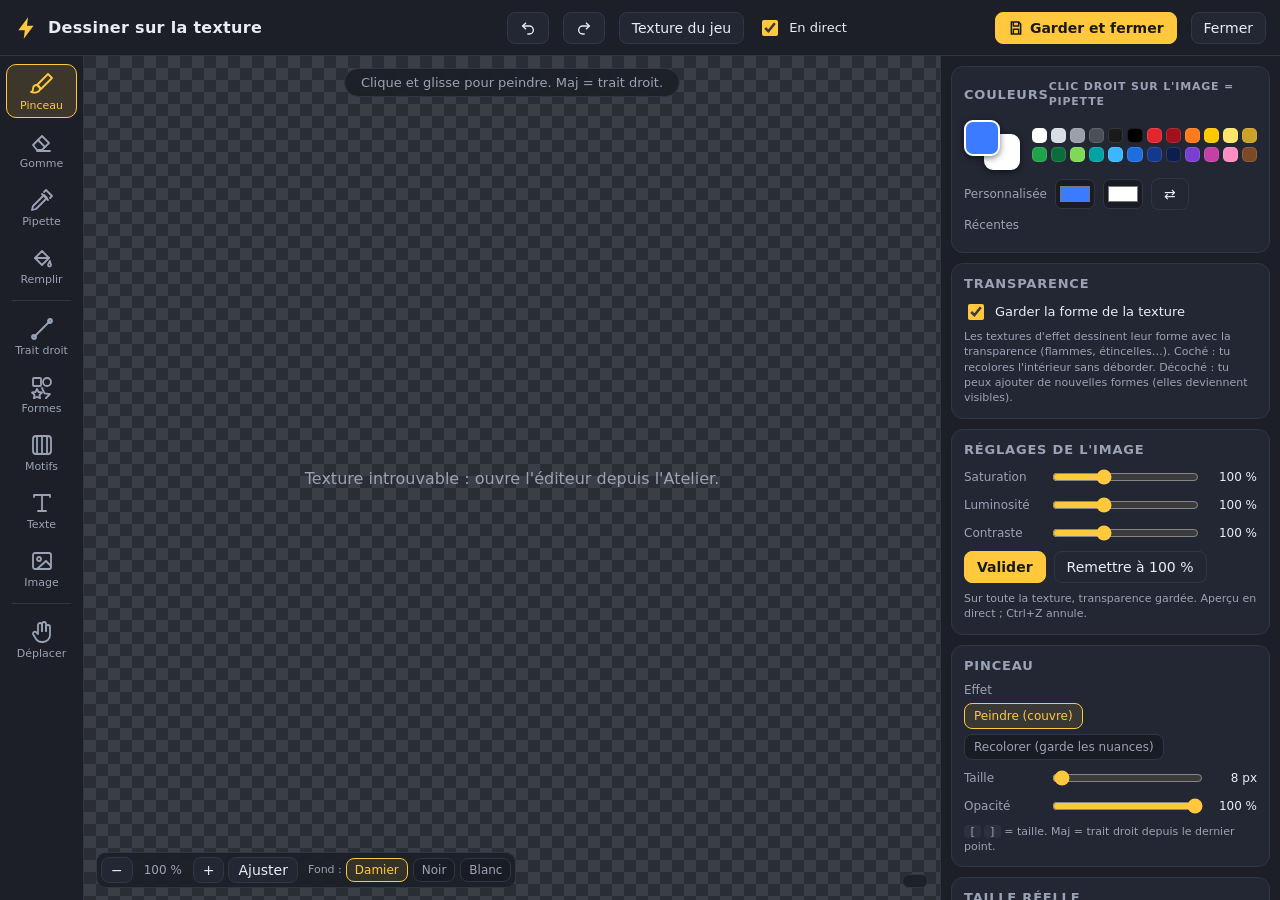
==== AtelierCouleurs/web/editeur.html @ 37c3dc5b "Atelier Inazuma : premier partage Outil de modding pour Inazuma Eleven : Victory Road (PC) : recolor" ====
<!DOCTYPE html>
<html lang="fr">
<head>
<meta charset="utf-8">
<title>Dessiner — Atelier Couleurs</title>
<style>
:root {
  --fond: #14161c; --panneau: #1c1f27; --carte: #232733; --bord: #313646; --texte: #e9ecf3; --doux: #9aa3b5;
  --accent: #ffc83d; --accent2: #3d8bff; --ok: #4fd18b; --danger: #ff6b6b;
}
* { box-sizing: border-box; }
html, body { margin: 0; height: 100%; background: var(--fond); color: var(--texte); font: 14px "Segoe UI", system-ui, sans-serif; overflow: hidden; user-select: none; }
button { font: inherit; color: inherit; }
header { height: 56px; display: flex; align-items: center; gap: 14px; padding: 0 14px; background: var(--panneau); border-bottom: 1px solid var(--bord); }
.logo { display: flex; align-items: center; gap: 8px; font-weight: 700; font-size: 16px; letter-spacing: .3px; white-space: nowrap; }
.logo svg { width: 26px; height: 26px; }
#nom { color: var(--doux); font-size: 13px; max-width: 220px; overflow: hidden; text-overflow: ellipsis; white-space: nowrap; }
#onglets { display: flex; gap: 4px; margin-left: 8px; flex-wrap: nowrap; overflow-x: auto; }
.onglet { background: transparent; border: 1px solid var(--bord); border-radius: 18px; padding: 6px 12px; cursor: pointer; color: var(--doux); white-space: nowrap; }
.onglet:hover { color: var(--texte); border-color: #4a5168; }
.onglet.actif { background: var(--accent); color: #1a1a1a; border-color: var(--accent); font-weight: 600; }
.espace { flex: 1; }
.bt { background: var(--carte); border: 1px solid var(--bord); border-radius: 8px; padding: 7px 12px; cursor: pointer; display: inline-flex; align-items: center; gap: 6px; }
.bt:hover { border-color: #4f5770; background: #2a2f3d; }
.bt:disabled { opacity: .4; cursor: default; }
.bt.principal { background: var(--accent); color: #1a1a1a; border-color: var(--accent); font-weight: 700; }
.bt.principal:hover { filter: brightness(1.08); }
.bt svg { width: 16px; height: 16px; }
#etat { font-size: 12px; color: var(--doux); min-width: 120px; text-align: right; }
#etat.ok { color: var(--ok); } #etat.err { color: var(--danger); }
main { display: grid; grid-template-columns: 84px 1fr 380px; height: calc(100% - 56px); }
/* outils */
#outils { background: var(--panneau); border-right: 1px solid var(--bord); padding: 8px 6px; display: flex; flex-direction: column; gap: 4px; overflow-y: auto; }
.outil { background: transparent; border: 1px solid transparent; border-radius: 10px; padding: 7px 2px 5px; cursor: pointer; display: flex; flex-direction: column; align-items: center; gap: 3px; color: var(--doux); font-size: 11px; }
.outil svg { width: 24px; height: 24px; }
.outil:hover { background: var(--carte); color: var(--texte); }
.outil.actif { background: rgba(255, 200, 61, .14); border-color: var(--accent); color: var(--accent); }
.sep { height: 1px; background: var(--bord); margin: 4px 6px; }
/* scène */
#scene { position: relative; overflow: hidden; background: #0f1116; background-image: linear-gradient(45deg, #171a21 25%, transparent 25%), linear-gradient(-45deg, #171a21 25%, transparent 25%), linear-gradient(45deg, transparent 75%, #171a21 75%), linear-gradient(-45deg, transparent 75%, #171a21 75%); background-size: 24px 24px; background-position: 0 0, 0 12px, 12px -12px, -12px 0; }
#monde { position: absolute; left: 0; top: 0; transform-origin: 0 0; box-shadow: 0 10px 40px rgba(0, 0, 0, .6); }
#monde canvas { position: absolute; left: 0; top: 0; }
#monde.pixel canvas { image-rendering: pixelated; }
#c_trait { pointer-events: none; }
#c_calque, #c_guide { pointer-events: none; }
#zoombar { position: absolute; left: 12px; bottom: 12px; display: flex; gap: 4px; align-items: center; background: rgba(28, 31, 39, .92); border: 1px solid var(--bord); border-radius: 10px; padding: 4px; }
#zoombar .bt { padding: 4px 9px; }
#zoomtxt { min-width: 52px; text-align: center; font-size: 12px; color: var(--doux); }
#survol { position: absolute; right: 12px; bottom: 12px; background: rgba(28, 31, 39, .92); border: 1px solid var(--bord); border-radius: 10px; padding: 6px 12px; font-size: 13px; }
#survol b { color: var(--accent); }
#aideOutil { position: absolute; left: 50%; top: 12px; transform: translateX(-50%); background: rgba(28, 31, 39, .92); border: 1px solid var(--bord); border-radius: 18px; padding: 6px 16px; font-size: 13px; color: var(--doux); white-space: nowrap; }
#chargement { position: absolute; inset: 0; display: flex; align-items: center; justify-content: center; font-size: 16px; color: var(--doux); }
/* panneau de droite */
#cote { background: var(--panneau); border-left: 1px solid var(--bord); overflow-y: auto; padding: 10px; display: flex; flex-direction: column; gap: 10px; }
.carte { background: var(--carte); border: 1px solid var(--bord); border-radius: 12px; padding: 12px; flex: none; }
@media (max-width: 1250px) {
  main { grid-template-columns: 76px 1fr 320px; }
  #vue3d { height: 280px !important; }
  #nom, .logo span { display: none; }
  #b_origine { display: none; }
}
@media (max-width: 900px) { main { grid-template-columns: 70px 1fr 280px; } .onglet { padding: 5px 8px; font-size: 12px; } }
.carte h3 { margin: 0 0 10px; font-size: 13px; text-transform: uppercase; letter-spacing: .8px; color: var(--doux); display: flex; align-items: center; justify-content: space-between; }
#vue3d { position: relative; height: 330px; padding: 0; overflow: hidden; background: radial-gradient(ellipse at 50% 40%, #2b3142 0%, #171a22 75%); }
#c3d { width: 100%; height: 100%; display: block; cursor: grab; }
#vue3d .barre { position: absolute; left: 8px; right: 8px; bottom: 8px; display: flex; gap: 4px; flex-wrap: wrap; }
#vue3d .barre .bt { padding: 4px 8px; font-size: 12px; background: rgba(35, 39, 51, .9); }
#vue3d .barre .bt.actif { border-color: var(--accent); color: var(--accent); }
#vue3d.grand { position: fixed; inset: 56px 0 0 0; z-index: 50; height: auto !important; border-radius: 0; }
#vue3d .titre3d { position: absolute; left: 10px; top: 8px; font-size: 11px; color: var(--doux); text-transform: uppercase; letter-spacing: .8px; }
.ligne { display: flex; align-items: center; gap: 8px; margin: 8px 0; }
.ligne label, .lib { color: var(--doux); font-size: 12px; min-width: 78px; }
input[type=range] { flex: 1; accent-color: var(--accent); }
.val { min-width: 44px; text-align: right; font-size: 12px; color: var(--texte); }
select, input[type=text], input[type=number] { background: #191c24; color: var(--texte); border: 1px solid var(--bord); border-radius: 7px; padding: 6px 8px; font: inherit; flex: 1; min-width: 0; }
.choix { display: flex; flex-wrap: wrap; gap: 5px; }
.puce { background: #191c24; border: 1px solid var(--bord); border-radius: 8px; padding: 5px 9px; cursor: pointer; font-size: 12px; color: var(--doux); }
.puce:hover { color: var(--texte); }
.puce.actif { border-color: var(--accent); color: var(--accent); background: rgba(255, 200, 61, .1); }
.galerie { display: grid; grid-template-columns: repeat(4, 1fr); gap: 6px; }
.vignette { background: #191c24; border: 2px solid var(--bord); border-radius: 9px; padding: 4px; cursor: pointer; display: flex; flex-direction: column; align-items: center; gap: 3px; font-size: 10px; color: var(--doux); }
.vignette canvas { width: 100%; aspect-ratio: 1; border-radius: 5px; display: block; }
.vignette:hover { border-color: #4f5770; }
.vignette.actif { border-color: var(--accent); color: var(--accent); }
/* couleurs */
.couleurs { display: flex; align-items: center; gap: 10px; }
.duo { position: relative; width: 58px; height: 50px; flex: none; }
.pastille { position: absolute; width: 36px; height: 36px; border-radius: 9px; border: 2px solid #fff; box-shadow: 0 2px 6px rgba(0, 0, 0, .5); cursor: pointer; }
#p1 { left: 0; top: 0; z-index: 2; } #p2 { left: 20px; top: 14px; z-index: 1; }
.palette { display: grid; grid-template-columns: repeat(12, 1fr); gap: 4px; flex: 1; }
.palette div { aspect-ratio: 1; border-radius: 5px; cursor: pointer; border: 1px solid rgba(255, 255, 255, .12); }
.palette div:hover { transform: scale(1.15); }
.petit { font-size: 11px; color: var(--doux); line-height: 1.4; }
.case { display: flex; align-items: center; gap: 8px; cursor: pointer; margin: 6px 0; font-size: 13px; }
.case input { accent-color: var(--accent); width: 16px; height: 16px; }
input[type=color] { width: 40px; height: 30px; border: 1px solid var(--bord); border-radius: 7px; background: #191c24; padding: 2px; cursor: pointer; }
.cache { display: none !important; }
kbd { background: #2c3140; border-radius: 4px; padding: 0 5px; font-size: 11px; color: var(--doux); }

/* (15/11/2026) éditeur de textures d'effet */
main { grid-template-columns: 84px 1fr 340px; }
#scene { background-color: #2a2d34; background-image: linear-gradient(45deg, #3a3e47 25%, transparent 25%), linear-gradient(-45deg, #3a3e47 25%, transparent 25%), linear-gradient(45deg, transparent 75%, #3a3e47 75%), linear-gradient(-45deg, transparent 75%, #3a3e47 75%); }
#fond_choix .puce { padding: 4px 8px; }
#apercu { width: 100%; image-rendering: pixelated; border-radius: 8px; display: block; }
/* (15/11/2026) dans le panneau de droite de l'Atelier (la vue 3D reste visible) */
body.panneau header { height: 46px; gap: 8px; padding: 0 8px; }
body.panneau .logo span, body.panneau #nom { display: none; }
body.panneau .bt { padding: 5px 8px; }
body.panneau #etat { min-width: 0; max-width: 140px; overflow: hidden; white-space: nowrap; text-overflow: ellipsis; }
body.panneau main { grid-template-columns: 58px 1fr 250px; height: calc(100% - 46px); }
body.panneau .outil { font-size: 9px; padding: 5px 1px 4px; }
body.panneau .outil svg { width: 20px; height: 20px; }
body.panneau #cote { padding: 6px; gap: 6px; }
body.panneau .carte { padding: 9px; }
body.panneau .palette { grid-template-columns: repeat(8, 1fr); }
body.panneau #aideOutil { white-space: normal; max-width: 90%; text-align: center; font-size: 12px; }
body.panneau #zoombar { flex-wrap: wrap; max-width: calc(100% - 24px); }
body.panneau #survol { display: none; }
.regl .val { min-width: 48px; }
</style>
<script src="/web/i18n_en.js"></script>
<script src="/web/i18n.js"></script>
</head>
<body>
<header>
  <div class="logo"><svg viewBox="0 0 24 24"><path d="M13 2 4 14h6l-1 8 9-12h-6z" fill="#ffc83d"/></svg><span>Dessiner sur la texture</span></div>
  <div id="nom"></div>
  <div class="espace"></div>
  <button class="bt" id="b_annuler" title="Annuler (Ctrl+Z)"><svg viewBox="0 0 24 24" fill="none" stroke="currentColor" stroke-width="2"><path d="M9 14 4 9l5-5"/><path d="M4 9h10a6 6 0 0 1 0 12h-3"/></svg></button>
  <button class="bt" id="b_retablir" title="Rétablir (Ctrl+Y)"><svg viewBox="0 0 24 24" fill="none" stroke="currentColor" stroke-width="2"><path d="m15 14 5-5-5-5"/><path d="M20 9H10a6 6 0 0 0 0 12h3"/></svg></button>
  <button class="bt" id="b_origine" title="Revenir à la texture du jeu">Texture du jeu</button>
  <label class="case" title="Chaque trait est envoyé tout de suite à l'aperçu et au lecteur natif"><input type="checkbox" id="direct" checked> En direct</label>
  <span id="etat"></span>
  <button class="bt principal" id="b_enreg" title="Garder ce dessin et fermer (Ctrl+S)"><svg viewBox="0 0 24 24" fill="none" stroke="currentColor" stroke-width="2.2"><path d="M5 3h11l3 3v15H5z"/><path d="M8 3v6h8V3M8 21v-7h8v7"/></svg>Garder et fermer</button>
  <button class="bt" id="b_fermer" title="Fermer (Échap)">Fermer</button>
</header>
<main>
  <nav id="outils"></nav>
  <section id="scene">
    <div id="monde">
      <canvas id="c_img"></canvas><canvas id="c_trait"></canvas><canvas id="c_guide"></canvas><canvas id="c_calque"></canvas>
    </div>
    <div id="aideOutil"></div>
    <div id="zoombar">
      <button class="bt" id="z_moins">−</button><span id="zoomtxt">100 %</span><button class="bt" id="z_plus">+</button>
      <button class="bt" id="z_ajuster">Ajuster</button>
      <span class="petit" style="margin-left:6px">Fond :</span><div class="choix" id="fond_choix"></div>
    </div>
    <div id="survol"></div>
    <div id="chargement">Chargement…</div>
  </section>
  <aside id="cote">
    <div class="carte">
      <h3>Couleurs <span class="petit">clic droit sur l'image = pipette</span></h3>
      <div class="couleurs">
        <div class="duo"><div class="pastille" id="p1" title="Couleur principale"></div><div class="pastille" id="p2" title="2e couleur (contours, motifs à 2 couleurs)"></div></div>
        <div class="palette" id="palette"></div>
      </div>
      <div class="ligne"><span class="lib">Personnalisée</span><input type="color" id="perso1"><input type="color" id="perso2"><button class="bt" id="b_echange" title="Échanger les 2 couleurs (X)">⇄</button></div>
      <div class="ligne"><span class="lib">Récentes</span><div class="palette" id="recentes" style="grid-template-columns:repeat(10,1fr)"></div></div>
    </div>
    <div class="carte">
      <h3>Transparence</h3>
      <label class="case" title="Le pinceau, les formes, le texte… ne colorent que là où la texture est déjà visible"><input type="checkbox" id="verrou"> Garder la forme de la texture</label>
      <div class="petit">Les textures d'effet dessinent leur forme avec la transparence (flammes, étincelles…). Coché : tu recolores l'intérieur
        sans déborder. Décoché : tu peux ajouter de nouvelles formes (elles deviennent visibles).</div>
    </div>
    <div class="carte regl">
      <h3>Réglages de l'image</h3>
      <div class="ligne"><span class="lib">Saturation</span><input type="range" id="r_sat" min="0" max="300" value="100"><span class="val" id="v_sat">100 %</span></div>
      <div class="ligne"><span class="lib">Luminosité</span><input type="range" id="r_lum" min="0" max="300" value="100"><span class="val" id="v_lum">100 %</span></div>
      <div class="ligne"><span class="lib">Contraste</span><input type="range" id="r_con" min="0" max="300" value="100"><span class="val" id="v_con">100 %</span></div>
      <div class="ligne"><button class="bt principal" id="r_ok">Valider</button><button class="bt" id="r_non">Remettre à 100 %</button></div>
      <div class="petit">Sur toute la texture, transparence gardée. Aperçu en direct ; Ctrl+Z annule.</div>
    </div>
    <div class="carte" id="options"><h3 id="opt_titre">Outil</h3><div id="opt"></div></div>
    <div class="carte">
      <h3>Taille réelle</h3>
      <canvas id="apercu"></canvas>
      <div class="petit" id="info_tex"></div>
    </div>
  </aside>
</main>
<script>
"use strict";
const PALETTE = ['#ffffff', '#d9dde4', '#9aa0aa', '#4a4f58', '#1a1a1a', '#000000', '#e3262e', '#a3101c', '#ff7a1a', '#ffc800', '#ffe66b', '#c9a227',
  '#1fa34a', '#0b6e3a', '#7ed957', '#00a3a3', '#3ab7ff', '#1d6fe0', '#14388f', '#0b1f4d', '#7a3fd1', '#c43fa6', '#ff8fc1', '#7a4a26'];

const ICONES = {
  pinceau: '<path d="M18 2l4 4-11 11-4-4z"/><path d="M7 13c-3 0-4 2-4 4s-1 3-2 3c2 1 6 1 8-1s1-5-2-6z"/>',
  gomme: '<path d="M7 21h13"/><path d="M3 15l9-9 7 7-7 7H7z"/><path d="M8 10l7 7"/>',
  pipette: '<path d="M2 22l1-4 11-11 3 3L6 21z"/><path d="M14 4l2-2 6 6-2 2"/><path d="M12 6l6 6"/>',
  remplir: '<path d="M5 12 12 5l7 7-7 7z"/><path d="M5 12h14"/><path d="M20 15c0 2 1 3 1 4a1.5 1.5 0 0 1-3 0c0-1 1-2 2-4z"/>',
  ligne: '<path d="M4 20 20 4"/><circle cx="4" cy="20" r="2"/><circle cx="20" cy="4" r="2"/>',
  formes: '<rect x="3" y="3" width="8" height="8" rx="1"/><circle cx="17" cy="7" r="4"/><path d="M12 13l2.6 5.3 5.4.8-4 3.9.9 5.4L12 26"/><path d="M7 14l1.5 3 3.5.5-2.5 2.4.6 3.4L7 21.7 3.9 23.3l.6-3.4L2 17.5l3.5-.5z"/>',
  motifs: '<rect x="3" y="3" width="18" height="18" rx="3"/><path d="M7 3v18M12 3v18M17 3v18"/>',
  texte: '<path d="M4 6V4h16v2"/><path d="M12 4v16"/><path d="M8 20h8"/>',
  image: '<rect x="3" y="4" width="18" height="16" rx="2"/><circle cx="9" cy="10" r="2"/><path d="M21 17l-5-5-9 8"/>',
  main: '<path d="M8 13V5a2 2 0 0 1 4 0v6"/><path d="M12 11V4a2 2 0 0 1 4 0v7"/><path d="M16 11V7a2 2 0 0 1 4 0v8a7 7 0 0 1-7 7h-1a7 7 0 0 1-6-3l-3-5a2 2 0 0 1 3-2l2 2"/>',
};
const OUTILS = [
  ['pinceau', 'Pinceau', 'B', 'Clique et glisse pour peindre. Maj = trait droit.'],
  ['gomme', 'Gomme', 'E', 'Remet la texture du jeu, ou rend transparent (au choix à droite).'],
  ['pipette', 'Pipette', 'I', 'Clique sur l\'image pour prendre une couleur.'],
  ['remplir', 'Remplir', 'F', 'Clique pour remplir la couleur touchée.'],
  null,
  ['ligne', 'Trait droit', 'L', 'Glisse pour tracer un trait droit. Maj = angles ronds (15°).'],
  ['formes', 'Formes', 'R', 'Glisse pour dessiner la forme. Maj = proportions gardées.'],
  ['motifs', 'Motifs', 'M', 'Clique pour poser le motif sur toute l\'image.'],
  ['texte', 'Texte', 'T', 'Écris ton texte à droite, puis clique sur l\'image pour le poser.'],
  ['image', 'Image', 'P', 'Choisis une image (logo, écusson) puis clique pour la poser.'],
  null,
  ['main', 'Déplacer', 'H', 'Glisse pour déplacer la vue. Molette = zoom.'],
];

// =====================================================================================================  état
const P = new URLSearchParams(location.search);
const cle = P.get('k') || '';
const PARENT = window.parent && window.parent !== window ? window.parent : null;
const S = {
  outil: 'pinceau', c1: '#3a7bff', c2: '#ffffff', taille: 8, opacite: 100, durete: 100, zone: 'tout',
  forme: 'etoile', remplissage: 'plein', epaisseur: 3, motif: 'rayures_d', largeur: 6, espacement: 6, angle: 45, rayon: 4,
  texte: 'INAZUMA', police: 'Arial Black', tTaille: 24, tContour: 0, rotation: 0, remplirMode: 'seau', tolerance: 40,
  imgTaille: 64, recentes: [], verrou: true, gommeMode: 'origine', fond: 'damier', pinceauMode: 'peindre',
};
try { Object.assign(S, JSON.parse(localStorage.getItem('editeur_tex_reglages') || '{}')); } catch (e) {}
S.outil = S.outil === 'main' ? 'pinceau' : S.outil; if (S.remplirMode === 'zone') S.remplirMode = 'teinte';
const memo = () => { try { localStorage.setItem('editeur_tex_reglages', JSON.stringify(S)); } catch (e) {} };

const cImg = document.getElementById('c_img'), cTrait = document.getElementById('c_trait'), cCalque = document.getElementById('c_calque'), cGuide = document.getElementById('c_guide');
const xImg = cImg.getContext('2d', { willReadFrequently: true }), xTrait = cTrait.getContext('2d'), xCalque = cCalque.getContext('2d'), xGuide = cGuide.getContext('2d');
const monde = document.getElementById('monde'), scene = document.getElementById('scene');
let W = 0, H = 0, orig = null, sale = false, logo = null;
let annuler = [], retablir = [];
let vue = { s: 1, x: 0, y: 0 };
const etatEl = document.getElementById('etat');
function etat(t, c) { etatEl.textContent = t; etatEl.className = c || ''; }

// pas de zones (patron de maillot) pour une texture d'effet : toute l'image
const masque = () => null, zoneSous = () => null, boiteZone = () => ({ x: 0, y: 0, w: W, h: H });
const choixZone = () => document.createElement('div'), dessinerGuide = () => {};

// =====================================================================================================  aperçu et lecteur en direct
const cApercu = document.getElementById('apercu'), xApercu = cApercu.getContext('2d');
let minuteurDirect = null;
function maj3d(pendantTrait) {
  xApercu.clearRect(0, 0, cApercu.width, cApercu.height); xApercu.drawImage(cImg, 0, 0, cApercu.width, cApercu.height);
  if (pendantTrait) xApercu.drawImage(cTrait, 0, 0, cApercu.width, cApercu.height);
  if (pendantTrait || !document.getElementById('direct').checked) return;    // envoi à l'Atelier : trait fini seulement
  clearTimeout(minuteurDirect); minuteurDirect = setTimeout(envoyer, 250);
}
function envoyer() {
  if (!PARENT || !PARENT.recevoirTextureEditee || !W) return false;
  PARENT.recevoirTextureEditee(cle, xImg.getImageData(0, 0, W, H)); return true;
}

// =====================================================================================================  chargement (texture prise dans l'Atelier)
function charger() {
  const T = PARENT && PARENT.texturePourEditeur ? PARENT.texturePourEditeur(cle) : null;
  if (!T || !T.cur) { document.getElementById('chargement').textContent = 'Texture introuvable : ouvre l\'éditeur depuis l\'Atelier.'; return; }
  document.getElementById('nom').textContent = T.nom + '  ·  ' + T.cur.width + ' × ' + T.cur.height;
  W = cImg.width = cTrait.width = cCalque.width = cGuide.width = T.cur.width;
  H = cImg.height = cTrait.height = cCalque.height = cGuide.height = T.cur.height;
  for (const c of [cImg, cTrait, cCalque, cGuide]) { c.style.width = W + 'px'; c.style.height = H + 'px'; }
  monde.style.width = W + 'px'; monde.style.height = H + 'px';
  xImg.clearRect(0, 0, W, H); xImg.drawImage(T.cur, 0, 0);
  orig = document.createElement('canvas'); orig.width = W; orig.height = H;
  if (T.orig) orig.getContext('2d').putImageData(T.orig, 0, 0); else orig.getContext('2d').drawImage(T.cur, 0, 0);
  const k = Math.min(1, 300 / Math.max(W, H)) * Math.max(1, Math.floor(300 / Math.max(W, H)));
  cApercu.width = Math.round(W * k); cApercu.height = Math.round(H * k);
  document.getElementById('info_tex').textContent = `${T.nom} : ${W} × ${H} pixels. Les changements partent dans l'aperçu et le lecteur natif ; le mod les reprend à « Créer le mod ».`;
  // tailles des outils à l'échelle de la texture (beaucoup font 64 ou 128 pixels)
  if (S.taille > W / 2) S.taille = Math.max(1, Math.round(W / 12));
  if (S.tTaille > H) S.tTaille = Math.max(6, Math.round(H / 4));
  if (S.imgTaille > W) S.imgTaille = Math.round(W / 2);
  annuler = []; retablir = []; sale = false; boutons();
  document.getElementById('chargement').style.display = 'none';
  ajuster(); panneauOptions(); maj3d();
}

// =====================================================================================================  vue (zoom, déplacement)
function appliquerVue() {
  monde.style.transform = `translate(${vue.x}px, ${vue.y}px) scale(${vue.s})`;
  monde.classList.toggle('pixel', vue.s > 2);
  document.getElementById('zoomtxt').textContent = Math.round(vue.s * 100) + ' %';
}
function ajuster() {
  const r = scene.getBoundingClientRect();
  vue.s = Math.max(0.05, Math.min(32, (r.width - 40) / W, (r.height - 90) / H));
  vue.x = (r.width - W * vue.s) / 2; vue.y = (r.height - H * vue.s) / 2 - 10;
  appliquerVue();
}
function zoomer(f, cx, cy) {
  const r = scene.getBoundingClientRect();
  if (cx === undefined) { cx = r.width / 2; cy = r.height / 2; }
  const s2 = Math.max(0.05, Math.min(64, vue.s * f));
  vue.x = cx - (cx - vue.x) * s2 / vue.s; vue.y = cy - (cy - vue.y) * s2 / vue.s; vue.s = s2; appliquerVue();
}
document.getElementById('z_moins').onclick = () => zoomer(1 / 1.25);
document.getElementById('z_plus').onclick = () => zoomer(1.25);
document.getElementById('z_ajuster').onclick = ajuster;
scene.addEventListener('wheel', ev => { const r = scene.getBoundingClientRect(); zoomer(ev.deltaY > 0 ? 1 / 1.15 : 1.15, ev.clientX - r.left, ev.clientY - r.top); ev.preventDefault(); }, { passive: false });
addEventListener('resize', () => appliquerVue());

// fond derrière l'image (les parties transparentes) : damier, noir (comme les effets additifs), blanc
const FONDS = [['damier', 'Damier'], ['noir', 'Noir'], ['blanc', 'Blanc']];
function majFond() {
  scene.style.backgroundImage = S.fond === 'damier' ? '' : 'none';
  scene.style.backgroundColor = S.fond === 'noir' ? '#000' : S.fond === 'blanc' ? '#fff' : '';
  document.querySelectorAll('#fond_choix .puce').forEach(b => b.classList.toggle('actif', b.dataset.f === S.fond));
}
(function () { const c = document.getElementById('fond_choix');
  for (const [f, l] of FONDS) { const b = document.createElement('button'); b.className = 'puce'; b.dataset.f = f; b.textContent = l;
    b.onclick = () => { S.fond = f; memo(); majFond(); }; c.appendChild(b); } majFond(); })();

// =====================================================================================================  historique
function memoriser() {
  annuler.push(xImg.getImageData(0, 0, W, H)); if (annuler.length > (W > 1024 ? 10 : 20)) annuler.shift();
  retablir = []; boutons();
}
function boutons() {
  document.getElementById('b_annuler').disabled = !annuler.length;
  document.getElementById('b_retablir').disabled = !retablir.length;
  document.getElementById('b_enreg').classList.toggle('principal', true);
  document.title = (sale ? '• ' : '') + 'Dessiner — Atelier Couleurs';
}
function changer() { sale = true; boutons(); maj3d(false); etat('Modifié (pas encore enregistré)'); }
function defaire() { if (!annuler.length) return; retablir.push(xImg.getImageData(0, 0, W, H)); xImg.putImageData(annuler.pop(), 0, 0); changer(); }
function refaire() { if (!retablir.length) return; annuler.push(xImg.getImageData(0, 0, W, H)); xImg.putImageData(retablir.pop(), 0, 0); changer(); }
document.getElementById('b_annuler').onclick = defaire;
document.getElementById('b_retablir').onclick = refaire;
document.getElementById('b_origine').onclick = () => { if (!confirm('Revenir à la texture du jeu ? (Annuler reste possible)')) return; memoriser(); xImg.clearRect(0, 0, W, H); xImg.drawImage(orig, 0, 0); changer(); };

// pose d'un dessin : dessiné sur un calque, découpé à la zone choisie, puis posé avec l'opacité
function poser(dessin, zone, opacite) {
  memoriser();
  const t = document.createElement('canvas'); t.width = W; t.height = H;
  const x = t.getContext('2d'); dessin(x);
  const m = masque(zone === undefined ? S.zone : zone);
  if (m) { x.globalCompositeOperation = 'destination-in'; x.drawImage(m, 0, 0); }
  // (15/11/2026) « garder la forme » : source-atop = ne colore que là où la texture est déjà visible (sa transparence reste)
  xImg.globalCompositeOperation = S.verrou ? 'source-atop' : 'source-over';
  xImg.globalAlpha = (opacite === undefined ? S.opacite : opacite) / 100; xImg.drawImage(t, 0, 0); xImg.globalAlpha = 1;
  xImg.globalCompositeOperation = 'source-over';
  changer();
}

// =====================================================================================================  couleurs
function couleur(c, laquelle) {
  c = c.toLowerCase();
  if (laquelle === 2) S.c2 = c; else S.c1 = c;
  S.recentes = [c].concat(S.recentes.filter(x => x !== c)).slice(0, 10);
  majCouleurs(); memo(); apercuOutil();
}
function majCouleurs() {
  document.getElementById('p1').style.background = S.c1; document.getElementById('p2').style.background = S.c2;
  document.getElementById('perso1').value = S.c1; document.getElementById('perso2').value = S.c2;
  const r = document.getElementById('recentes'); r.innerHTML = '';
  for (const c of S.recentes) { const d = document.createElement('div'); d.style.background = c; d.title = c;
    d.onclick = () => couleur(c, 1); d.oncontextmenu = ev => { ev.preventDefault(); couleur(c, 2); }; r.appendChild(d); }
  document.querySelectorAll('.vignette canvas[data-motif]').forEach(c => vignetteMotif(c, c.dataset.motif));
  document.querySelectorAll('.vignette canvas[data-forme]').forEach(c => vignetteForme(c, c.dataset.forme));
}
(function initCouleurs() {
  const p = document.getElementById('palette');
  for (const c of PALETTE) { const d = document.createElement('div'); d.style.background = c; d.title = c + '  (clic droit = 2e couleur)';
    d.onclick = () => couleur(c, 1); d.oncontextmenu = ev => { ev.preventDefault(); couleur(c, 2); }; p.appendChild(d); }
  document.getElementById('perso1').oninput = ev => couleur(ev.target.value, 1);
  document.getElementById('perso2').oninput = ev => couleur(ev.target.value, 2);
  document.getElementById('p1').onclick = () => document.getElementById('perso1').click();
  document.getElementById('p2').onclick = () => document.getElementById('perso2').click();
  document.getElementById('b_echange').onclick = echanger;
})();
function echanger() { [S.c1, S.c2] = [S.c2, S.c1]; majCouleurs(); memo(); apercuOutil(); }

// =====================================================================================================  formes et motifs
const FORMES = {
  rectangle: (x, b) => x.rect(b.x, b.y, b.w, b.h),
  arrondi: (x, b) => { const r = Math.min(Math.abs(b.w), Math.abs(b.h)) * 0.22; x.roundRect ? x.roundRect(b.x, b.y, b.w, b.h, r) : x.rect(b.x, b.y, b.w, b.h); },
  rond: (x, b) => x.ellipse(b.x + b.w / 2, b.y + b.h / 2, Math.abs(b.w / 2), Math.abs(b.h / 2), 0, 0, Math.PI * 2),
  etoile: (x, b) => poly(x, b, Array.from({ length: 10 }, (_, i) => { const a = -Math.PI / 2 + i * Math.PI / 5, r = i % 2 ? 0.4 : 1; return [0.5 + Math.cos(a) * r * 0.5, 0.53 + Math.sin(a) * r * 0.5]; })),
  eclair: (x, b) => poly(x, b, [[0.62, 0], [0.12, 0.56], [0.45, 0.56], [0.3, 1], [0.88, 0.38], [0.54, 0.38], [0.74, 0]]),
  coeur: (x, b) => { const X = v => b.x + v * b.w, Y = v => b.y + v * b.h; x.moveTo(X(0.5), Y(0.95));
    x.bezierCurveTo(X(-0.15), Y(0.5), X(0.1), Y(-0.05), X(0.5), Y(0.25)); x.bezierCurveTo(X(0.9), Y(-0.05), X(1.15), Y(0.5), X(0.5), Y(0.95)); x.closePath(); },
  triangle: (x, b) => poly(x, b, [[0.5, 0], [1, 1], [0, 1]]),
  losange: (x, b) => poly(x, b, [[0.5, 0], [1, 0.5], [0.5, 1], [0, 0.5]]),
  chevron: (x, b) => poly(x, b, [[0, 0], [0.5, 0.55], [1, 0], [1, 0.45], [0.5, 1], [0, 0.45]]),
  fleche: (x, b) => poly(x, b, [[0, 0.35], [0.6, 0.35], [0.6, 0.1], [1, 0.5], [0.6, 0.9], [0.6, 0.65], [0, 0.65]]),
  bouclier: (x, b) => { poly(x, b, [[0.06, 0.05], [0.94, 0.05], [0.94, 0.45]]); const X = v => b.x + v * b.w, Y = v => b.y + v * b.h;
    x.beginPath(); x.moveTo(X(0.06), Y(0.04)); x.lineTo(X(0.94), Y(0.04)); x.lineTo(X(0.94), Y(0.45)); x.quadraticCurveTo(X(0.9), Y(0.85), X(0.5), Y(1));
    x.quadraticCurveTo(X(0.1), Y(0.85), X(0.06), Y(0.45)); x.closePath(); },
  croix: (x, b) => poly(x, b, [[0.35, 0], [0.65, 0], [0.65, 0.35], [1, 0.35], [1, 0.65], [0.65, 0.65], [0.65, 1], [0.35, 1], [0.35, 0.65], [0, 0.65], [0, 0.35], [0.35, 0.35]]),
};
const NOMS_FORMES = { rectangle: 'Carré', arrondi: 'Arrondi', rond: 'Rond', etoile: 'Étoile', eclair: 'Éclair', coeur: 'Cœur', triangle: 'Triangle', losange: 'Losange', chevron: 'Chevron', fleche: 'Flèche', bouclier: 'Blason', croix: 'Croix' };
function poly(x, b, pts) { x.beginPath(); pts.forEach(([u, v], i) => (i ? x.lineTo : x.moveTo).call(x, b.x + u * b.w, b.y + v * b.h)); x.closePath(); }
function dessinerForme(x, nom, b) {
  x.beginPath(); FORMES[nom](x, b);
  if (S.remplissage !== 'contour') { x.fillStyle = S.c1; x.fill(); }
  if (S.remplissage !== 'plein') { x.lineWidth = S.epaisseur; x.lineJoin = 'round'; x.strokeStyle = S.remplissage === 'contour' ? S.c1 : S.c2; x.stroke(); }
}
const MOTIFS = {
  rayures_v: 'Rayures', rayures_h: 'Cerceaux', rayures_d: 'Diagonales', damier: 'Damier', pois: 'Pois', chevrons: 'Chevrons',
  bande_v: 'Bande', bande_h: 'Bande ventre', echarpe: 'Écharpe', moitie: 'Moitié', degrade: 'Dégradé', zigzag: 'Zigzag',
  carreaux: 'Carreaux', eclairs: 'Éclairs', etoiles: 'Étoiles', fines: 'Fines rayures',
};
function dessinerMotif(x, nom, b, opts) {
  const o = Object.assign({ c1: S.c1, c2: S.c2, l: S.largeur, e: S.espacement, a: S.angle, r: S.rayon }, opts || {});
  const pas = o.l + o.e;
  x.save(); x.fillStyle = o.c1; x.strokeStyle = o.c1;
  x.beginPath(); x.rect(b.x, b.y, b.w, b.h); x.clip();
  const cx = b.x + b.w / 2, cy = b.y + b.h / 2, R = Math.hypot(b.w, b.h);
  switch (nom) {
    case 'rayures_v': for (let X = cx - o.l / 2 - Math.ceil(b.w / pas) * pas; X < b.x + b.w; X += pas) x.fillRect(X, b.y, o.l, b.h); break;
    case 'fines': for (let X = b.x; X < b.x + b.w; X += Math.max(4, o.e / 2)) x.fillRect(X, b.y, Math.max(2, o.l / 6), b.h); break;
    case 'rayures_h': for (let Y = cy - o.l / 2 - Math.ceil(b.h / pas) * pas; Y < b.y + b.h; Y += pas) x.fillRect(b.x, Y, b.w, o.l); break;
    case 'rayures_d': x.translate(cx, cy); x.rotate(o.a * Math.PI / 180); for (let X = -R; X < R; X += pas) x.fillRect(X, -R, o.l, 2 * R); break;
    case 'damier': { const c = Math.max(4, o.l); for (let Y = b.y, j = 0; Y < b.y + b.h; Y += c, j++) for (let X = b.x, i = 0; X < b.x + b.w; X += c, i++) if ((i + j) % 2 === 0) x.fillRect(X, Y, c, c); break; }
    case 'carreaux': x.globalAlpha = 0.55; for (let X = b.x; X < b.x + b.w; X += pas) x.fillRect(X, b.y, o.l / 2, b.h); for (let Y = b.y; Y < b.y + b.h; Y += pas) x.fillRect(b.x, Y, b.w, o.l / 2); break;
    case 'pois': { const p = o.r * 2 + o.e; for (let Y = b.y + p / 2, j = 0; Y < b.y + b.h + p; Y += p, j++) for (let X = b.x + (j % 2) * p / 2; X < b.x + b.w + p; X += p) { x.beginPath(); x.arc(X, Y, o.r, 0, Math.PI * 2); x.fill(); } break; }
    case 'etoiles': { const p = o.r * 3 + o.e; for (let Y = b.y + p / 2, j = 0; Y < b.y + b.h + p; Y += p, j++) for (let X = b.x + (j % 2) * p / 2; X < b.x + b.w + p; X += p) { FORMES.etoile(x, { x: X - o.r * 1.4, y: Y - o.r * 1.4, w: o.r * 2.8, h: o.r * 2.8 }); x.fill(); } break; }
    case 'eclairs': { const p = o.r * 3 + o.e; for (let Y = b.y + p / 2, j = 0; Y < b.y + b.h + p; Y += p, j++) for (let X = b.x + (j % 2) * p / 2; X < b.x + b.w + p; X += p) { FORMES.eclair(x, { x: X - o.r, y: Y - o.r * 1.5, w: o.r * 2, h: o.r * 3 }); x.fill(); } break; }
    case 'chevrons': x.lineWidth = o.l; x.lineJoin = 'miter'; for (let Y = b.y - b.w / 2; Y < b.y + b.h + pas; Y += pas) { x.beginPath(); x.moveTo(b.x - 10, Y); x.lineTo(cx, Y + b.w * 0.35); x.lineTo(b.x + b.w + 10, Y); x.stroke(); } break;
    case 'zigzag': x.lineWidth = Math.max(4, o.l / 2); for (let Y = b.y; Y < b.y + b.h + pas; Y += pas) { x.beginPath(); for (let X = b.x - pas, i = 0; X < b.x + b.w + pas; X += pas / 2, i++) x.lineTo(X, Y + (i % 2 ? pas / 3 : 0)); x.stroke(); } break;
    case 'bande_v': x.fillRect(cx - o.l, b.y, o.l * 2, b.h); break;
    case 'bande_h': x.fillRect(b.x, b.y + b.h * 0.3, b.w, o.l * 2); break;
    case 'echarpe': x.translate(cx, cy); x.rotate(o.a * Math.PI / 180); x.fillRect(-o.l, -R, o.l * 2, 2 * R); break;
    case 'moitie': x.fillRect(b.x, b.y, b.w / 2, b.h); break;
    case 'degrade': { const g = x.createLinearGradient(0, b.y, 0, b.y + b.h); g.addColorStop(0, o.c1); g.addColorStop(1, o.c2); x.fillStyle = g; x.fillRect(b.x, b.y, b.w, b.h); break; }
  }
  x.restore();
}
function vignetteMotif(c, nom) {
  const x = c.getContext('2d'); c.width = c.height = 64;
  x.fillStyle = nom === 'degrade' ? '#2a2f3d' : S.c2; x.fillRect(0, 0, 64, 64);
  dessinerMotif(x, nom, { x: 0, y: 0, w: 64, h: 64 }, { l: 8, e: 8, r: 5, a: 45 });
}
function vignetteForme(c, nom) {
  const x = c.getContext('2d'); c.width = c.height = 64; x.clearRect(0, 0, 64, 64);
  x.beginPath(); FORMES[nom](x, { x: 10, y: 10, w: 44, h: 44 }); x.fillStyle = S.c1; x.fill();
  x.lineWidth = 3; x.strokeStyle = 'rgba(0,0,0,.35)'; x.stroke();
}

// =====================================================================================================  panneau d'options
function curseur(lib, cleS, min, max, pas, unite, quand) {
  const d = document.createElement('div'); d.className = 'ligne';
  d.innerHTML = `<span class="lib">${lib}</span><input type="range" min="${min}" max="${max}" step="${pas || 1}" value="${S[cleS]}"><span class="val">${S[cleS]}${unite || ''}</span>`;
  const i = d.querySelector('input'), v = d.querySelector('.val');
  i.oninput = () => { S[cleS] = +i.value; v.textContent = i.value + (unite || ''); memo(); (quand || apercuOutil)(); };
  return d;
}
function puces(lib, cleS, liste, quand) {
  const d = document.createElement('div');
  if (lib) d.innerHTML = `<div class="lib" style="margin:8px 0 6px">${lib}</div>`;
  const c = document.createElement('div'); c.className = 'choix';
  for (const [v, l] of liste) { const b = document.createElement('button'); b.className = 'puce' + (S[cleS] === v ? ' actif' : ''); b.textContent = l;
    b.onclick = () => { S[cleS] = v; memo(); c.querySelectorAll('.puce').forEach(x => x.classList.toggle('actif', x === b)); (quand || apercuOutil)(); }; c.appendChild(b); }
  d.appendChild(c); return d;
}
function panneauOptions() {
  const o = document.getElementById('opt'); o.innerHTML = '';
  const def = OUTILS.find(t => t && t[0] === S.outil);
  document.getElementById('opt_titre').textContent = def ? def[1] : 'Outil';
  document.getElementById('aideOutil').textContent = def ? def[3] : '';
  const ajout = e => o.appendChild(e);
  switch (S.outil) {
    case 'pinceau': ajout(puces('Effet', 'pinceauMode', [['peindre', 'Peindre (couvre)'], ['recolorer', 'Recolorer (garde les nuances)']])); ajout(curseur('Taille', 'taille', 1, 400, 1, ' px')); ajout(curseur('Opacité', 'opacite', 5, 100, 1, ' %')); ajout(choixZone());
      ajout(Object.assign(document.createElement('div'), { className: 'petit', innerHTML: '<kbd>[</kbd> <kbd>]</kbd> = taille. Maj = trait droit depuis le dernier point.' })); break;
    case 'gomme': ajout(curseur('Taille', 'taille', 1, 400, 1, ' px'));
      ajout(puces('La gomme…', 'gommeMode', [['origine', 'remet la texture du jeu'], ['transparent', 'rend transparent']])); break;
    case 'pipette': ajout(Object.assign(document.createElement('div'), { className: 'petit', innerHTML: 'Clic gauche = couleur principale, clic droit = 2e couleur. Dans tous les outils, le clic droit sur l\'image prend la couleur.' })); break;
    case 'remplir':
      ajout(puces('Mode', 'remplirMode', [['teinte', 'Toute cette teinte (garde les nuances)'], ['seau', 'Même couleur (seau)'], ['partout', 'Remplacer cette couleur partout (garde les ombres)']]));
      ajout(curseur('Tolérance', 'tolerance', 0, 150, 1, '')); ajout(curseur('Opacité', 'opacite', 5, 100, 1, ' %'));
      ajout(Object.assign(document.createElement('div'), { className: 'petit', innerHTML: 'La transparence de la texture est toujours gardée.' })); break;
    case 'ligne': ajout(curseur('Épaisseur', 'taille', 1, 400, 1, ' px')); ajout(curseur('Opacité', 'opacite', 5, 100, 1, ' %')); ajout(choixZone()); break;
    case 'formes': {
      const g = document.createElement('div'); g.className = 'galerie';
      for (const f in FORMES) { const v = document.createElement('div'); v.className = 'vignette' + (S.forme === f ? ' actif' : '');
        v.innerHTML = `<canvas data-forme="${f}"></canvas>${NOMS_FORMES[f]}`; v.onclick = () => { S.forme = f; memo(); g.querySelectorAll('.vignette').forEach(e => e.classList.toggle('actif', e === v)); };
        g.appendChild(v); vignetteForme(v.querySelector('canvas'), f); }
      ajout(g);
      ajout(puces('Style', 'remplissage', [['plein', 'Plein'], ['contour', 'Contour'], ['deux', 'Plein + contour (2e couleur)']]));
      ajout(curseur('Contour', 'epaisseur', 1, 120, 1, ' px')); ajout(curseur('Opacité', 'opacite', 5, 100, 1, ' %')); ajout(choixZone()); break; }
    case 'motifs': {
      const g = document.createElement('div'); g.className = 'galerie';
      for (const f in MOTIFS) { const v = document.createElement('div'); v.className = 'vignette' + (S.motif === f ? ' actif' : '');
        v.innerHTML = `<canvas data-motif="${f}"></canvas>${MOTIFS[f]}`; v.onclick = () => { S.motif = f; memo(); g.querySelectorAll('.vignette').forEach(e => e.classList.toggle('actif', e === v)); apercuOutil(); };
        g.appendChild(v); vignetteMotif(v.querySelector('canvas'), f); }
      ajout(g);
      ajout(Object.assign(document.createElement('div'), { className: 'petit', style: 'margin-top:8px', innerHTML: 'Couleur principale = le motif ; 2e couleur = fin du dégradé.' }));
      ajout(curseur('Largeur', 'largeur', 1, 400, 1, ' px')); ajout(curseur('Espacement', 'espacement', 1, 400, 1, ' px'));
      ajout(curseur('Angle', 'angle', -90, 90, 1, '°')); ajout(curseur('Taille (pois)', 'rayon', 1, 150, 1, ' px'));
      ajout(curseur('Opacité', 'opacite', 5, 100, 1, ' %'));
      const z = choixZone(); ajout(z);
      const b = document.createElement('button'); b.className = 'bt principal'; b.style.marginTop = '10px'; b.textContent = 'Poser sur toute l\'image';
      b.onclick = () => poserMotif(S.zone); ajout(b); break; }
    case 'texte':
      { const d = document.createElement('div'); d.className = 'ligne'; d.innerHTML = '<span class="lib">Texte</span><input type="text">';
        const i = d.querySelector('input'); i.value = S.texte; i.oninput = () => { S.texte = i.value; memo(); }; i.onkeydown = ev => ev.stopPropagation(); ajout(d); }
      { const d = document.createElement('div'); d.className = 'ligne'; d.innerHTML = '<span class="lib">Police</span><select></select>';
        const s = d.querySelector('select');
        for (const f of ['Arial Black', 'Impact', 'Bahnschrift', 'Segoe UI Black', 'Georgia', 'Trebuchet MS', 'Verdana', 'Courier New', 'Comic Sans MS', 'Times New Roman'])
          s.add(new Option(f, f, false, f === S.police));
        s.onchange = () => { S.police = s.value; memo(); }; ajout(d); }
      ajout(curseur('Taille', 'tTaille', 4, 600, 1, ' px')); ajout(curseur('Contour', 'tContour', 0, 40, 1, ' px'));
      ajout(curseur('Rotation', 'rotation', -180, 180, 1, '°')); ajout(curseur('Opacité', 'opacite', 5, 100, 1, ' %')); ajout(choixZone());
      ajout(Object.assign(document.createElement('div'), { className: 'petit', innerHTML: 'Couleur principale = lettres, 2e couleur = contour.' })); break;
    case 'image':
      { const b = document.createElement('button'); b.className = 'bt'; b.textContent = logo ? 'Changer d\'image…' : 'Choisir une image…';
        const f = document.createElement('input'); f.type = 'file'; f.accept = 'image/*'; f.className = 'cache';
        f.onchange = () => { const fi = f.files[0]; if (!fi) return; const im = new Image(); im.onload = () => { logo = im; panneauOptions(); etat('Image prête : clique sur la texture pour la poser', 'ok'); }; im.src = URL.createObjectURL(fi); };
        b.onclick = () => f.click(); ajout(b); ajout(f); }
      if (logo) { const c = document.createElement('canvas'); c.width = 120; c.height = 120; c.style.cssText = 'display:block;margin:8px 0;background:#191c24;border-radius:8px';
        const x = c.getContext('2d'), k = Math.min(110 / logo.width, 110 / logo.height); x.drawImage(logo, 60 - logo.width * k / 2, 60 - logo.height * k / 2, logo.width * k, logo.height * k); ajout(c); }
      ajout(curseur('Taille', 'imgTaille', 4, 1500, 1, ' px')); ajout(curseur('Rotation', 'rotation', -180, 180, 1, '°'));
      ajout(curseur('Opacité', 'opacite', 5, 100, 1, ' %')); ajout(choixZone());
      ajout(Object.assign(document.createElement('div'), { className: 'petit', innerHTML: 'PNG avec fond transparent de préférence.' })); break;
    case 'main': ajout(Object.assign(document.createElement('div'), { className: 'petit', innerHTML: 'Glisse pour déplacer. Molette pour zoomer. Partout : <kbd>Espace</kbd> + glisser.' })); break;
  }
  apercuOutil();
}
function choisirOutil(o) {
  S.outil = o; memo();
  document.querySelectorAll('.outil').forEach(b => b.classList.toggle('actif', b.dataset.o === o));
  scene.style.cursor = o === 'main' ? 'grab' : 'crosshair';
  xCalque.clearRect(0, 0, W, H);
  panneauOptions();
}
(function initOutils() {
  const n = document.getElementById('outils');
  for (const t of OUTILS) {
    if (!t) { n.appendChild(Object.assign(document.createElement('div'), { className: 'sep' })); continue; }
    const b = document.createElement('button'); b.className = 'outil'; b.dataset.o = t[0]; b.title = t[1] + ' (' + t[2] + ')';
    b.innerHTML = `<svg viewBox="0 0 24 24" fill="none" stroke="currentColor" stroke-width="1.8" stroke-linecap="round" stroke-linejoin="round">${ICONES[t[0]]}</svg>${t[1]}`;
    b.onclick = () => choisirOutil(t[0]); n.appendChild(b);
  }
})();

// (15/11/2026) RECOLORER EN GARDANT LES NUANCES : la teinte devient celle de la couleur principale, saturation et
// luminosité de chaque pixel gardées (les blancs / gris, saturation < 8 %, restent tels quels) ; la saturation est mise à
// l'échelle de la couleur choisie (une couleur pâle donne un résultat pâle). Transparence toujours gardée.
function hsvE(r, g, b) { const mx = Math.max(r, g, b), mn = Math.min(r, g, b), d = mx - mn; let h = 0;
  if (d) { if (mx === r) h = ((g - b) / d) % 6; else if (mx === g) h = (b - r) / d + 2; else h = (r - g) / d + 4; h *= 60; if (h < 0) h += 360; }
  return [h, mx ? d / mx : 0, mx]; }
function rgbE(h, s, v) { h = ((h % 360) + 360) % 360 / 60; const i = Math.floor(h), f = h - i, p = v * (1 - s), q = v * (1 - s * f), t = v * (1 - s * (1 - f));
  return [[v, t, p], [q, v, p], [p, v, t], [p, q, v], [t, p, v], [v, p, q]][i % 6]; }
// a : pixels de départ ; o : sortie ; poids(i) 0..1 pour le pixel i ; dh0 : décalage de teinte de référence (garde les écarts de teinte)
function recolorerPixels(a, o, poids, h0) {
  const [H1, S1] = hsvE(...hexRGB(S.c1).map(v => v / 255));
  for (let i = 0, n = a.length / 4; i < n; i++) { const k = i * 4, w = poids(i);
    if (!(w > 0)) continue;
    const [h, s, v] = hsvE(a[k] / 255, a[k + 1] / 255, a[k + 2] / 255);
    if (s < 0.08) continue;                                     // blancs / gris gardés
    const hn = h0 === null ? H1 : H1 + (h - h0), sn = Math.min(1, s * Math.min(1.5, S1 / 0.85));
    const c = rgbE(hn, sn, v);
    for (let j = 0; j < 3; j++) o[k + j] = a[k + j] * (1 - w) + c[j] * 255 * w;
  }
}
// =====================================================================================================  souris sur le patron
let geste = null, souris = null, espace = false;
function pt(ev) { const r = cImg.getBoundingClientRect(); return { x: (ev.clientX - r.left) * W / r.width, y: (ev.clientY - r.top) * H / r.height }; }
function apercuOutil() {
  xCalque.clearRect(0, 0, W, H);
  if (!souris || !W) return;
  const p = souris, o = S.outil;
  if (o === 'pinceau' || o === 'gomme' || o === 'ligne') {
    xCalque.lineWidth = Math.max(1.5, 1.5 / vue.s); xCalque.strokeStyle = '#fff'; xCalque.beginPath(); xCalque.arc(p.x, p.y, S.taille / 2, 0, 7); xCalque.stroke();
    xCalque.strokeStyle = '#000'; xCalque.beginPath(); xCalque.arc(p.x, p.y, S.taille / 2 + 1.5 / vue.s, 0, 7); xCalque.stroke();
  } else if (o === 'texte') {
    xCalque.globalAlpha = 0.75; dessinerTexte(xCalque, p); xCalque.globalAlpha = 1;
  } else if (o === 'image' && logo) {
    xCalque.globalAlpha = 0.75; dessinerLogo(xCalque, p); xCalque.globalAlpha = 1;
  } else if (o === 'motifs') {
    const z = S.zone !== 'tout' ? S.zone : (zoneSous(p.x, p.y) || 'tout');
    xCalque.save(); dessinerMotif(xCalque, S.motif, boiteZone(z)); xCalque.restore();
    const m = masque(z); if (m) { xCalque.globalCompositeOperation = 'destination-in'; xCalque.drawImage(m, 0, 0); xCalque.globalCompositeOperation = 'source-over'; }
    xCalque.globalCompositeOperation = 'source-over';
    cCalque.style.opacity = 0.7 * S.opacite / 100;
    return;
  } else if (o === 'remplir' && S.remplirMode === 'zone') {
    const z = zoneSous(p.x, p.y), m = z && masque(z);
    if (m) { xCalque.fillStyle = S.c1; xCalque.fillRect(0, 0, W, H); xCalque.globalCompositeOperation = 'destination-in'; xCalque.drawImage(m, 0, 0); xCalque.globalCompositeOperation = 'source-over'; cCalque.style.opacity = 0.6; return; }
  }
  cCalque.style.opacity = 1;
}
function dessinerTexte(x, p) {
  x.save(); x.translate(p.x, p.y); x.rotate(S.rotation * Math.PI / 180);
  x.font = `bold ${S.tTaille}px "${S.police}", sans-serif`; x.textAlign = 'center'; x.textBaseline = 'middle';
  if (S.tContour > 0) { x.lineWidth = S.tContour * 2; x.lineJoin = 'round'; x.strokeStyle = S.c2; x.strokeText(S.texte, 0, 0); }
  x.fillStyle = S.c1; x.fillText(S.texte, 0, 0); x.restore();
}
function dessinerLogo(x, p) {
  const k = S.imgTaille / Math.max(logo.width, logo.height);
  x.save(); x.translate(p.x, p.y); x.rotate(S.rotation * Math.PI / 180);
  x.drawImage(logo, -logo.width * k / 2, -logo.height * k / 2, logo.width * k, logo.height * k); x.restore();
}
function boite(a, b, carre) {
  let w = b.x - a.x, h = b.y - a.y;
  if (carre) { const m = Math.max(Math.abs(w), Math.abs(h)); w = Math.sign(w || 1) * m; h = Math.sign(h || 1) * m; }
  return { x: Math.min(a.x, a.x + w), y: Math.min(a.y, a.y + h), w: Math.abs(w), h: Math.abs(h) };
}
function droit(a, b) {
  const ang = Math.atan2(b.y - a.y, b.x - a.x), pas = Math.PI / 12, r = Math.hypot(b.x - a.x, b.y - a.y), q = Math.round(ang / pas) * pas;
  return { x: a.x + Math.cos(q) * r, y: a.y + Math.sin(q) * r };
}
scene.addEventListener('contextmenu', ev => ev.preventDefault());
scene.addEventListener('mousedown', ev => {
  if (!W || ev.target.closest('#zoombar')) return;
  const p = pt(ev);
  if (ev.button === 1 || espace || S.outil === 'main') { geste = { type: 'vue', x: ev.clientX, y: ev.clientY }; scene.style.cursor = 'grabbing'; ev.preventDefault(); return; }
  if (ev.button === 2) { pipette(p, 1); return; }
  if (ev.button !== 0) return;
  const o = S.outil;
  if (o === 'pipette') { pipette(p, 1); return; }
  if (o === 'remplir') { remplir(p); return; }
  if (o === 'motifs') { poserMotif(S.zone !== 'tout' ? S.zone : (zoneSous(p.x, p.y) || 'tout')); return; }
  if (o === 'texte') { if (!S.texte.trim()) return; poser(x => dessinerTexte(x, p)); return; }
  if (o === 'image') { if (!logo) { etat('Choisis d\'abord une image (panneau à droite)', 'err'); return; } poser(x => dessinerLogo(x, p)); return; }
  if (o === 'pinceau' || o === 'gomme') {
    xTrait.clearRect(0, 0, W, H);
    cTrait.style.opacity = o === 'gomme' ? 0.5 : S.opacite / 100;
    xTrait.strokeStyle = xTrait.fillStyle = o === 'gomme' ? '#ffffff' : S.c1; xTrait.lineWidth = S.taille; xTrait.lineCap = xTrait.lineJoin = 'round';
    const depart = ev.shiftKey && dernierPoint ? dernierPoint : p;
    xTrait.beginPath(); xTrait.moveTo(depart.x, depart.y); xTrait.lineTo(p.x + 0.01, p.y); xTrait.stroke();
    geste = { type: o, dernier: p }; dernierPoint = p; maj3d(true); return;
  }
  if (o === 'ligne' || o === 'formes') { geste = { type: o, debut: p }; }
});
let dernierPoint = null;
addEventListener('mousemove', ev => {
  if (geste && geste.type === 'vue') { vue.x += ev.clientX - geste.x; vue.y += ev.clientY - geste.y; geste.x = ev.clientX; geste.y = ev.clientY; appliquerVue(); return; }
  if (!W) return;
  const p = pt(ev);
  const dedans = p.x >= 0 && p.y >= 0 && p.x < W && p.y < H;
  souris = dedans || geste ? p : null;
  const z = dedans ? zoneSous(p.x, p.y) : null;
  if (dedans) { const d = xImg.getImageData(p.x | 0, p.y | 0, 1, 1).data;
    document.getElementById('survol').innerHTML = `x ${p.x | 0}, y ${p.y | 0} · <b>#${[d[0], d[1], d[2]].map(v => v.toString(16).padStart(2, '0')).join('')}</b> · opacité ${Math.round(d[3] / 2.55)} %`; }
  else document.getElementById('survol').textContent = '';
  if (!geste) { apercuOutil(); return; }
  if (geste.type === 'pinceau' || geste.type === 'gomme') {
    xTrait.beginPath(); xTrait.moveTo(geste.dernier.x, geste.dernier.y); xTrait.lineTo(p.x, p.y); xTrait.stroke();
    geste.dernier = p; dernierPoint = p; apercuOutil(); maj3d(true);
  } else if (geste.type === 'ligne') {
    const b = ev.shiftKey ? droit(geste.debut, p) : p;
    xCalque.clearRect(0, 0, W, H); xCalque.globalAlpha = S.opacite / 100; xCalque.strokeStyle = S.c1; xCalque.lineWidth = S.taille; xCalque.lineCap = 'round';
    xCalque.beginPath(); xCalque.moveTo(geste.debut.x, geste.debut.y); xCalque.lineTo(b.x, b.y); xCalque.stroke(); xCalque.globalAlpha = 1; geste.fin = b;
  } else if (geste.type === 'formes') {
    const b = boite(geste.debut, p, ev.shiftKey); geste.b = b;
    xCalque.clearRect(0, 0, W, H); xCalque.globalAlpha = S.opacite / 100; dessinerForme(xCalque, S.forme, b); xCalque.globalAlpha = 1;
    xCalque.setLineDash([8 / vue.s, 6 / vue.s]); xCalque.lineWidth = 1.5 / vue.s; xCalque.strokeStyle = '#fff'; xCalque.strokeRect(b.x, b.y, b.w, b.h); xCalque.setLineDash([]);
  }
});
addEventListener('mouseup', ev => {
  if (!geste) return;
  const g = geste; geste = null;
  if (g.type === 'vue') { scene.style.cursor = S.outil === 'main' ? 'grab' : 'crosshair'; return; }
  if (g.type === 'pinceau' && S.pinceauMode === 'recolorer') {     // (15/11/2026) recolore sous le trait, nuances gardées
    memoriser(); const tr = xTrait.getImageData(0, 0, W, H).data, im = xImg.getImageData(0, 0, W, H), a = new Uint8ClampedArray(im.data);
    recolorerPixels(a, im.data, i => tr[i * 4 + 3] / 255 * S.opacite / 100, null);
    xImg.putImageData(im, 0, 0); xTrait.clearRect(0, 0, W, H); changer();
  } else if (g.type === 'pinceau') { poser(x => x.drawImage(cTrait, 0, 0)); xTrait.clearRect(0, 0, W, H); }
  else if (g.type === 'gomme') {
    if (S.gommeMode === 'transparent') {          // (15/11/2026) gomme vers la transparence
      memoriser(); xImg.globalCompositeOperation = 'destination-out'; xImg.drawImage(cTrait, 0, 0); xImg.globalCompositeOperation = 'source-over'; changer();
    } else {                                      // remet la texture du jeu (transparence comprise)
      memoriser(); const t = document.createElement('canvas'); t.width = W; t.height = H; const x = t.getContext('2d');
      x.drawImage(cTrait, 0, 0); x.globalCompositeOperation = 'source-in'; x.drawImage(orig, 0, 0);
      xImg.globalCompositeOperation = 'destination-out'; xImg.drawImage(cTrait, 0, 0); xImg.globalCompositeOperation = 'source-over'; xImg.drawImage(t, 0, 0); changer();
    }
    xTrait.clearRect(0, 0, W, H);
  } else if (g.type === 'ligne' && g.fin) {
    poser(x => { x.strokeStyle = S.c1; x.lineWidth = S.taille; x.lineCap = 'round'; x.beginPath(); x.moveTo(g.debut.x, g.debut.y); x.lineTo(g.fin.x, g.fin.y); x.stroke(); });
  } else if (g.type === 'formes' && g.b && g.b.w > 2 && g.b.h > 2) {
    poser(x => dessinerForme(x, S.forme, g.b));
  }
  xCalque.clearRect(0, 0, W, H); apercuOutil();
});
scene.addEventListener('mouseleave', () => { if (!geste) { souris = null; xCalque.clearRect(0, 0, W, H); } });

function pipette(p, laquelle) {
  const d = xImg.getImageData(Math.max(0, Math.min(W - 1, p.x | 0)), Math.max(0, Math.min(H - 1, p.y | 0)), 1, 1).data;
  const c = '#' + [d[0], d[1], d[2]].map(v => v.toString(16).padStart(2, '0')).join('');
  couleur(c, laquelle); etat('Couleur prise : ' + c, 'ok');
}
function poserMotif(z) {
  const b = boiteZone(z);
  poser(x => dessinerMotif(x, S.motif, b), z);
  etat('Motif posé', 'ok');
}
function hexRGB(c) { return [1, 3, 5].map(i => parseInt(c.substr(i, 2), 16)); }
function remplir(p) {
  const X = Math.max(0, Math.min(W - 1, p.x | 0)), Y = Math.max(0, Math.min(H - 1, p.y | 0));
  if (S.remplirMode === 'teinte') {            // (15/11/2026) toute la teinte cliquée, nuances gardées
    const im = xImg.getImageData(0, 0, W, H), a = new Uint8ClampedArray(im.data), i0 = (Y * W + X) * 4;
    const [h0, s0] = hsvE(a[i0] / 255, a[i0 + 1] / 255, a[i0 + 2] / 255);
    if (s0 < 0.08) { etat('Couleur cliquée trop proche du blanc / gris : clique sur une partie colorée', 'err'); return; }
    const tol = 8 + S.tolerance * 0.6;           // degrés de teinte (tolérance 40 -> 32°)
    memoriser();
    recolorerPixels(a, im.data, i => { const k = i * 4; const [h, s] = hsvE(a[k] / 255, a[k + 1] / 255, a[k + 2] / 255);
      if (s < 0.08) return 0; let d = Math.abs(h - h0); d = Math.min(d, 360 - d);
      return d <= tol * 0.7 ? 1 : d >= tol ? 0 : 1 - (d - tol * 0.7) / (tol * 0.3); }, h0);
    if (S.opacite < 100) { const f = S.opacite / 100; for (let k = 0; k < a.length; k++) im.data[k] = a[k] * (1 - f) + im.data[k] * f; }
    xImg.putImageData(im, 0, 0); changer(); etat('Teinte remplacée', 'ok'); return;
  }
  if (S.remplirMode === 'zone') {
    const z = zoneSous(p.x, p.y);
    if (!z) { etat('Mode de remplissage inconnu', 'err'); return; }
    poser(x => { x.fillStyle = S.c1; x.fillRect(0, 0, W, H); }, z);
    etat('Rempli', 'ok'); return;
  }
  const src = xImg.getImageData(0, 0, W, H), d = src.data, i0 = (Y * W + X) * 4;
  const r0 = d[i0], g0 = d[i0 + 1], b0 = d[i0 + 2], tol = S.tolerance * 3;
  const proche = i => Math.abs(d[i] - r0) + Math.abs(d[i + 1] - g0) + Math.abs(d[i + 2] - b0) <= tol;
  const [cr, cg, cb] = hexRGB(S.c1);
  const masq = new Uint8Array(W * H);
  if (S.remplirMode === 'seau') {
    const pile = [X, Y];
    while (pile.length) {
      const y = pile.pop(); let x = pile.pop();
      let i = y * W + x; while (x > 0 && !masq[i - 1] && proche((i - 1) * 4)) { x--; i--; }
      let haut = false, bas = false;
      while (x < W && !masq[i] && proche(i * 4)) {
        masq[i] = 1;
        if (y > 0) { const j = i - W; if (!masq[j] && proche(j * 4)) { if (!haut) { pile.push(x, y - 1); haut = true; } } else haut = false; }
        if (y < H - 1) { const j = i + W; if (!masq[j] && proche(j * 4)) { if (!bas) { pile.push(x, y + 1); bas = true; } } else bas = false; }
        x++; i++;
      }
    }
  } else { for (let i = 0; i < W * H; i++) if (proche(i * 4)) masq[i] = 1; }
  const out = xImg.createImageData(W, H), o = out.data;
  const L0 = Math.max(1, 0.299 * r0 + 0.587 * g0 + 0.114 * b0);
  for (let i = 0; i < W * H; i++) if (masq[i]) {
    const k = i * 4, f = S.remplirMode === 'partout' ? (0.299 * d[k] + 0.587 * d[k + 1] + 0.114 * d[k + 2]) / L0 : 1;   // « partout » garde les ombres
    o[k] = Math.min(255, cr * f); o[k + 1] = Math.min(255, cg * f); o[k + 2] = Math.min(255, cb * f); o[k + 3] = d[k + 3];
  }
  // (15/11/2026) remplissage : pixels remplacés tels quels (transparence de la texture gardée), pas de « garder la forme »
  memoriser(); const ok = xImg.getImageData(0, 0, W, H);
  for (let i = 0; i < W * H; i++) if (masq[i]) { const k = i * 4, a = S.opacite / 100;
    for (let c = 0; c < 3; c++) ok.data[k + c] = ok.data[k + c] * (1 - a) + o[k + c] * a; }
  xImg.putImageData(ok, 0, 0); changer();
  etat('Rempli', 'ok');
}

// =====================================================================================================  clavier, fermeture
addEventListener('keydown', ev => {
  if (ev.target.tagName === 'INPUT' && ev.target.type !== 'range' && ev.target.type !== 'checkbox') return;
  const k = ev.key.toLowerCase();
  if (ev.ctrlKey && k === 'z') { defaire(); ev.preventDefault(); return; }
  if (ev.ctrlKey && (k === 'y' || (ev.shiftKey && k === 'z'))) { refaire(); ev.preventDefault(); return; }
  if (ev.ctrlKey && k === 's') { garder(); ev.preventDefault(); return; }
  if (ev.ctrlKey) return;
  if (k === 'escape') { fermer(); return; }
  if (k === ' ') { espace = true; scene.style.cursor = 'grab'; ev.preventDefault(); return; }
  if (k === '[') { S.taille = Math.max(1, Math.round(S.taille / 1.2)); panneauOptions(); return; }
  if (k === ']') { S.taille = Math.min(400, Math.max(S.taille + 1, Math.round(S.taille * 1.2))); panneauOptions(); return; }
  if (k === 'x') { echanger(); return; }
  if (k === '0') { ajuster(); return; }
  if (k === '+' || k === '=') { zoomer(1.25); return; }
  if (k === '-') { zoomer(1 / 1.25); return; }
  const t = OUTILS.find(o => o && o[2].toLowerCase() === k); if (t) choisirOutil(t[0]);
});
addEventListener('keyup', ev => { if (ev.key === ' ') { espace = false; scene.style.cursor = S.outil === 'main' ? 'grab' : 'crosshair'; } });
function garder() { if (envoyer()) { sale = false; boutons(); } if (PARENT && PARENT.fermerEditeur) PARENT.fermerEditeur(); }
function fermer() {
  // en direct : tout est déjà dans l'Atelier ; sinon, proposer de garder
  if (sale && !document.getElementById('direct').checked && confirm('Garder ce dessin dans l\'Atelier ?')) envoyer();
  if (PARENT && PARENT.fermerEditeur) PARENT.fermerEditeur();
}
document.getElementById('b_enreg').onclick = garder;
document.getElementById('b_fermer').onclick = fermer;
document.getElementById('verrou').checked = S.verrou;
document.getElementById('verrou').onchange = ev => { S.verrou = ev.target.checked; memo(); };
document.getElementById('direct').onchange = ev => { if (ev.target.checked) maj3d(); };

// =====================================================================================================  réglages de l'image (15/11/2026)
// saturation : écart à la luminance × s ; luminosité : × l ; contraste : autour du gris moyen.
// La 1re retouche garde l'image de départ (annulable) ; chaque mouvement de curseur repart de cette image.
let reglBase = null;
const RS = document.getElementById('r_sat'), RL = document.getElementById('r_lum'), RC = document.getElementById('r_con');
function hsvR(r, g, b) { const mx = Math.max(r, g, b), mn = Math.min(r, g, b), d = mx - mn; let h = 0;
  if (d) { if (mx === r) h = ((g - b) / d) % 6; else if (mx === g) h = (b - r) / d + 2; else h = (r - g) / d + 4; h *= 60; if (h < 0) h += 360; }
  return [h, mx ? d / mx : 0, mx]; }
function rgbH(h, s, v) { h = ((h % 360) + 360) % 360 / 60; const i = Math.floor(h), f = h - i, p = v * (1 - s), q = v * (1 - s * f), t = v * (1 - s * (1 - f));
  return [[v, t, p], [q, v, p], [p, v, t], [p, q, v], [t, p, v], [v, p, q]][i % 6]; }
function majReglages() {
  const sa = RS.value / 100, lu = RL.value / 100, co = RC.value / 100;
  document.getElementById('v_sat').textContent = RS.value + ' %'; document.getElementById('v_lum').textContent = RL.value + ' %'; document.getElementById('v_con').textContent = RC.value + ' %';
  if (!W) return;
  if (!reglBase) { _memoriserAvant(); reglBase = xImg.getImageData(0, 0, W, H); }
  const a = reglBase.data, out = new ImageData(W, H), o = out.data;
  for (let i = 0; i < a.length; i += 4) {
    // saturation : vers le gris de même luminance (0 % = gris, pas blanc) ; luminosité : multiplie
    const R = a[i] / 255, G = a[i + 1] / 255, B = a[i + 2] / 255, L = 0.299 * R + 0.587 * G + 0.114 * B;
    let r = (L + (R - L) * sa) * lu, g = (L + (G - L) * sa) * lu, b = (L + (B - L) * sa) * lu;
    r = (r - 0.5) * co + 0.5; g = (g - 0.5) * co + 0.5; b = (b - 0.5) * co + 0.5;
    o[i] = Math.max(0, Math.min(255, r * 255)); o[i + 1] = Math.max(0, Math.min(255, g * 255)); o[i + 2] = Math.max(0, Math.min(255, b * 255)); o[i + 3] = a[i + 3];
  }
  xImg.putImageData(out, 0, 0); changer();
}
function finReglages() { reglBase = null; RS.value = RL.value = RC.value = 100; for (const k of ['v_sat', 'v_lum', 'v_con']) document.getElementById(k).textContent = '100 %'; }
for (const r of [RS, RL, RC]) r.oninput = majReglages;
document.getElementById('r_ok').onclick = () => { finReglages(); etat('Réglages appliqués', 'ok'); };
document.getElementById('r_non').onclick = () => { if (reglBase) { xImg.putImageData(reglBase, 0, 0); changer(); } finReglages(); };
// un autre geste (dessin, outil) valide les réglages en cours
const _memoriserAvant = memoriser;
memoriser = function () { if (reglBase && !majReglages._dedans) finReglages(); return _memoriserAvant.apply(this, arguments); };
majReglages._dedans = false;
{ const f = majReglages; }   // (garde le nom)

if (P.get('panneau')) document.body.classList.add('panneau');

// =====================================================================================================  départ
majCouleurs();
choisirOutil(S.outil);
charger();
</script>
</body>
</html>
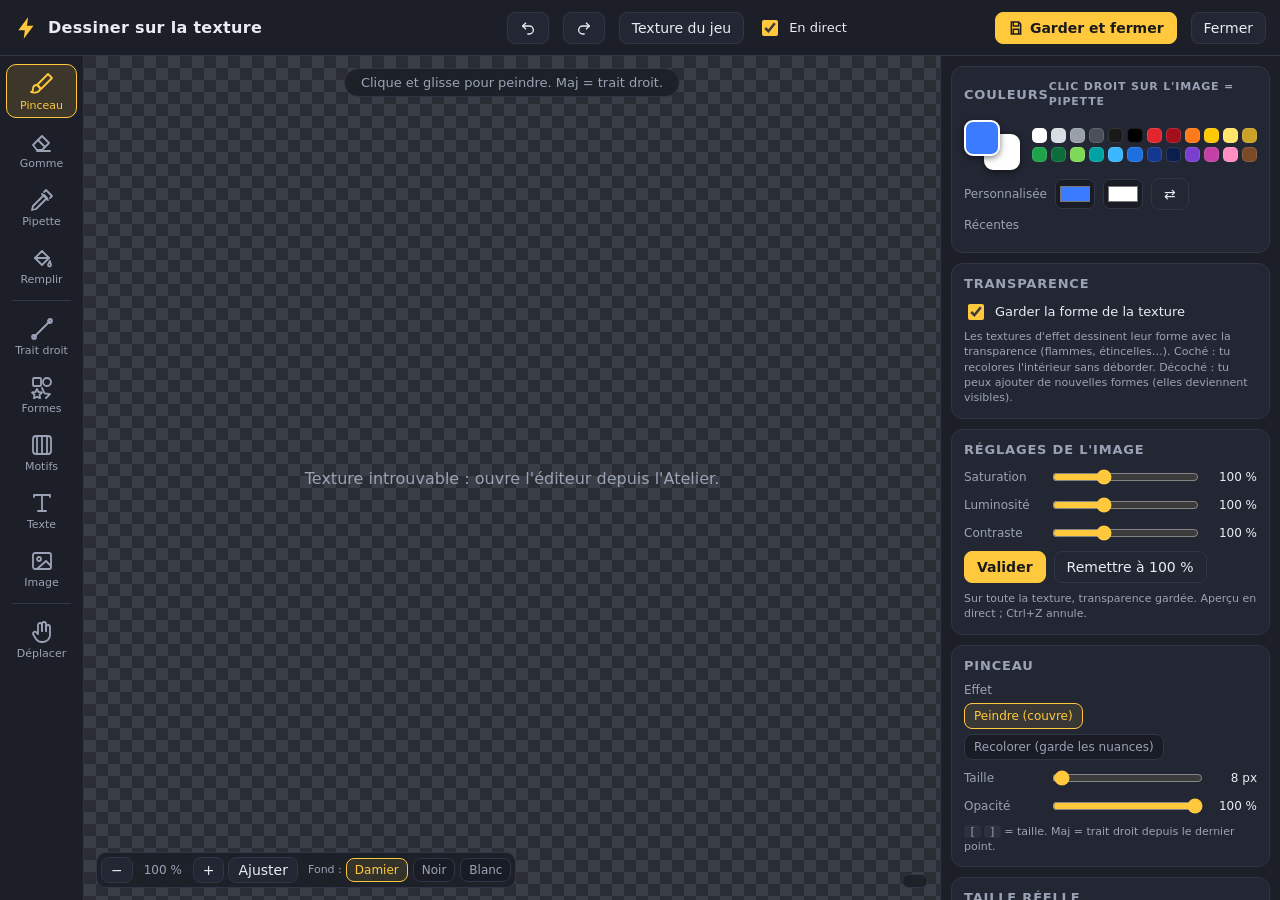
==== commit 467c3fe3: "2.0.6 : corbeille et vider le cache, couleurs des créations retrouvées, armures sur tous les corps, " ====
--- a/AtelierCouleurs/web/editeur.html
+++ b/AtelierCouleurs/web/editeur.html
@@ -119,6 +119,8 @@
 .regl .val { min-width: 48px; }
 </style>
 <script src="/web/i18n_en.js"></script>
+<script src="/web/i18n_es.js"></script>
+<script src="/web/i18n_modeles.js"></script>
 <script src="/web/i18n.js"></script>
 </head>
 <body>
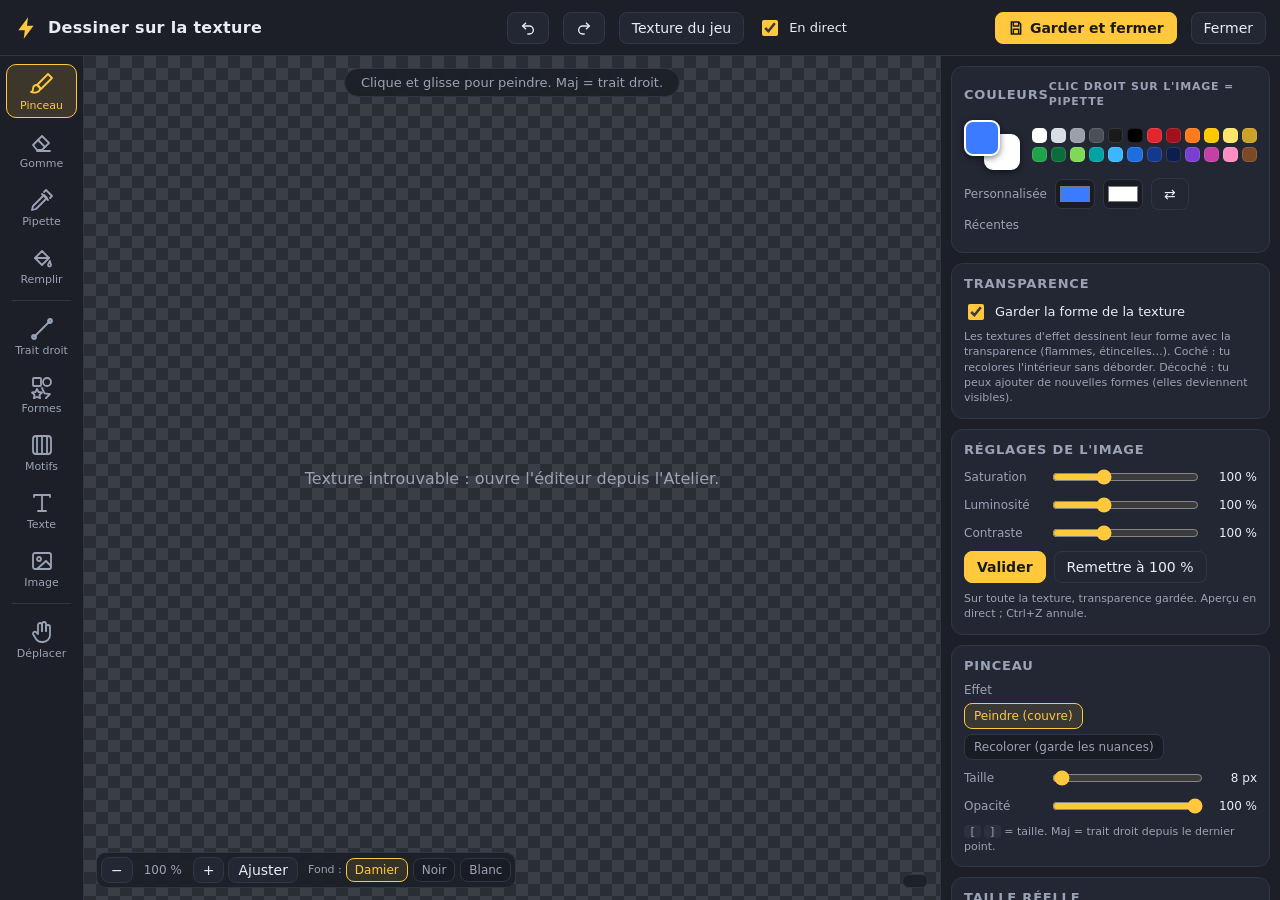
==== commit 832b705c: "3.0 : écran du joueur comme le Tableau des compétences, fiches Keshin / totem / armure, bannières et" ====
--- a/AtelierCouleurs/web/editeur.html
+++ b/AtelierCouleurs/web/editeur.html
@@ -122,6 +122,19 @@
 <script src="/web/i18n_es.js"></script>
 <script src="/web/i18n_modeles.js"></script>
 <script src="/web/i18n.js"></script>
+<!-- (23/11) palette « Jeu » de l'Atelier (refonte comme le jeu) : couleurs claires des menus du jeu + police du jeu -->
+<script>try { var th = parent && parent !== window ? parent.document.documentElement.getAttribute('data-theme') : null; if (th) document.documentElement.setAttribute('data-theme', th); } catch (e) { }</script>
+<style>
+@font-face { font-family: "Inazuma Jeu"; src: url(/ui_jeu/inazuma_jeu.ttf) format("truetype"); }
+html[data-theme="jeu"] { --fond: #cfe2ef; --panneau: #eef4f8; --carte: #ffffff; --bord: #b7d3e8; --texte: #2b3a48; --doux: #5b6c7a; --accent: #1f8fe8; --accent2: #1d5fd0; }
+html[data-theme="jeu"] body { font-family: "Inazuma Jeu", "Segoe UI", sans-serif; background: #8fc3e3 url(/ui_jeu/fond.png) center / cover; }
+html[data-theme="jeu"] header { background: linear-gradient(#46545f, #36424c); color: #fff; border-bottom: 3px solid #78b8e6; }
+html[data-theme="jeu"] header #nom { color: #dfe8ee; }
+html[data-theme="jeu"] .onglet { color: #e9f2f8; border-color: rgba(255,255,255,.25); }
+html[data-theme="jeu"] .onglet.actif { background: rgba(150,175,195,.4); color: #fff; border-color: transparent; }
+html[data-theme="jeu"] .bt { background: url(/ui_jeu/zone/cmn03_07/cmd_btn_slot01_off.png) center / 100% 100% no-repeat; color: #fff; border: 0; border-radius: 0; }
+html[data-theme="jeu"] .bt:hover { background-image: url(/ui_jeu/zone/cmn03_07/cmd_btn_slot01_on.png); }
+</style>
 </head>
 <body>
 <header>
